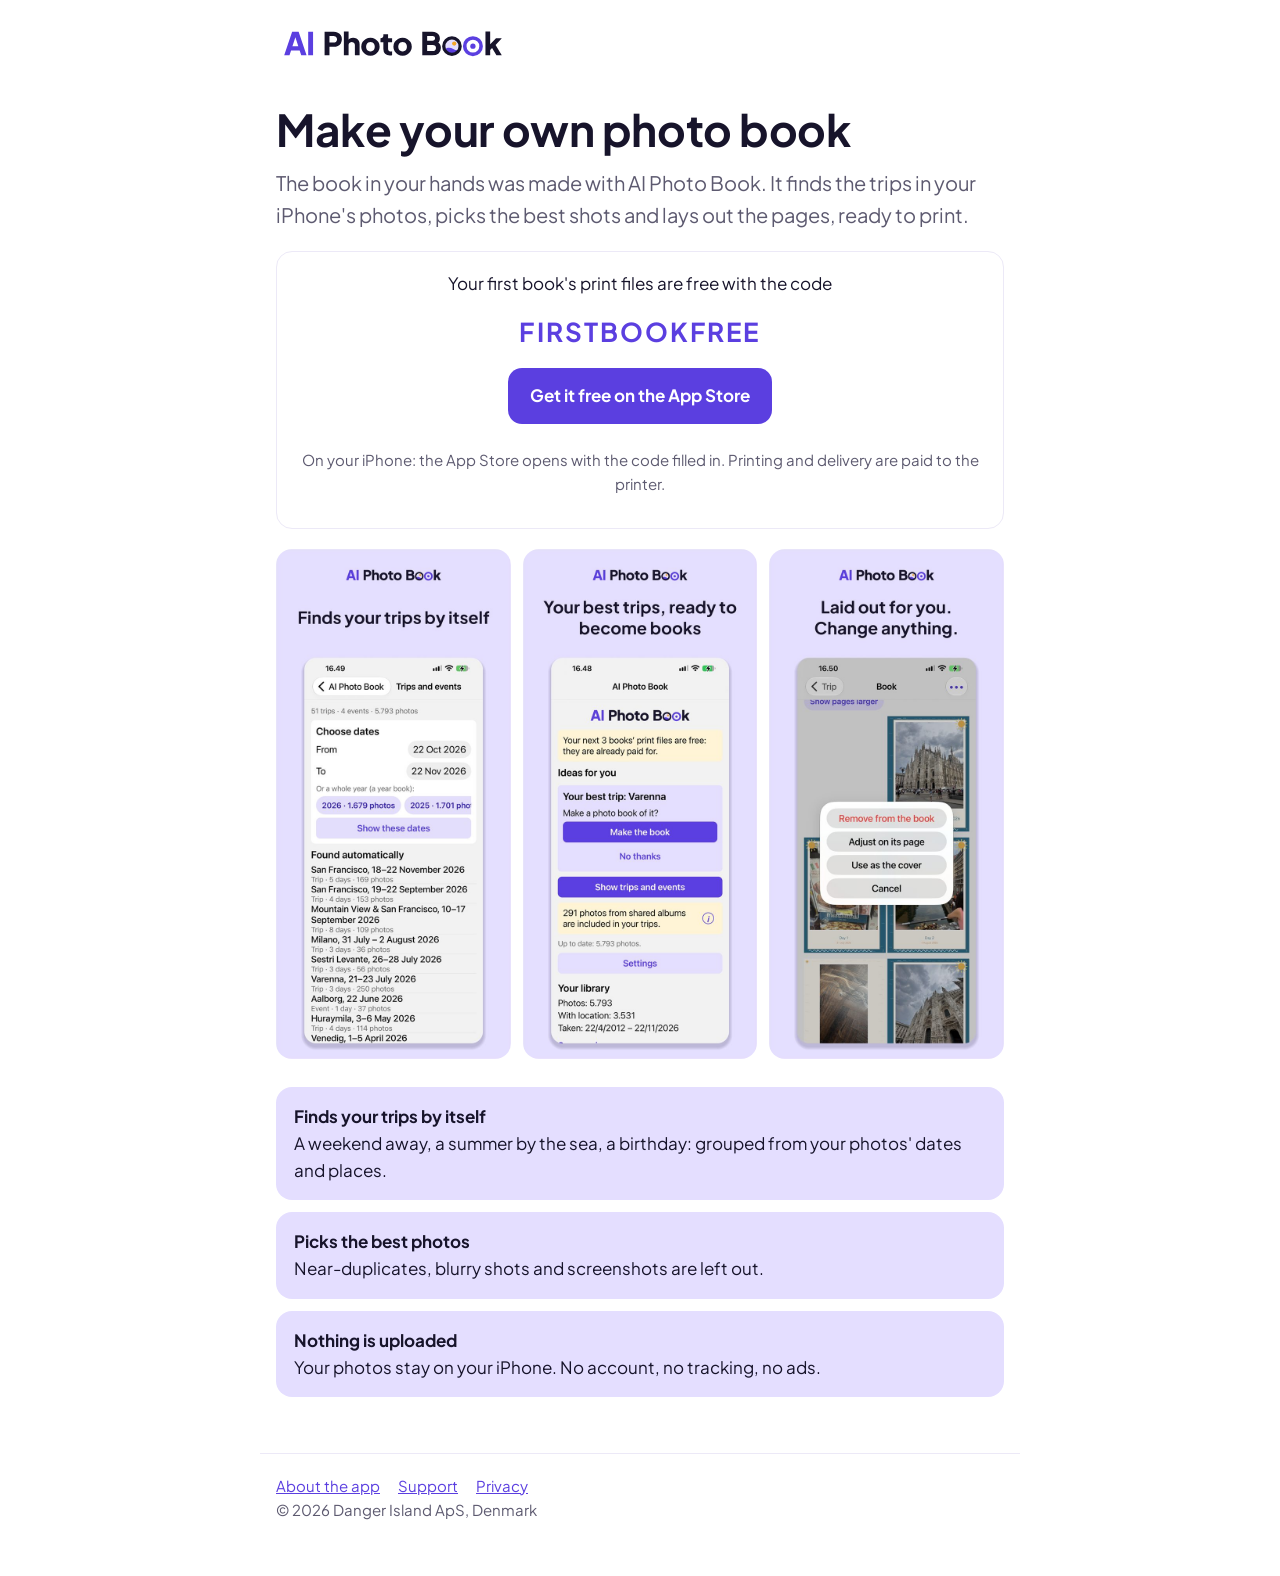
==== gift/index.html @ fc0fa1eb "Virality (decisions 94-96): flip-through page fixed, tell the people in the book, readable credits, " ====
<!doctype html>
<html lang="en">
<head>
<meta charset="utf-8">
<meta name="viewport" content="width=device-width, initial-scale=1">
<title>A photo book for you: AI Photo Book</title>
<meta name="description" content="Someone gave you a photo book. Make your own: AI Photo Book finds the trips in your iPhone's photos and lays out a book ready to print.">
<meta name="apple-itunes-app" content="app-id=6833502306">
<meta property="og:title" content="Make your own photo book">
<meta property="og:description" content="AI Photo Book finds the trips in your iPhone's photos and lays out a book ready to print.">
<meta property="og:image" content="https://photo-book.ai/assets/og.png">
<meta name="twitter:card" content="summary_large_image">
<link rel="icon" href="/assets/favicon.svg" type="image/svg+xml">
<link rel="apple-touch-icon" href="/assets/apple-touch-icon-180.png">
<link rel="stylesheet" href="/assets/style.css">
</head>
<body>
<!-- The page the QR code on a book's back cover opens (decision 96, virality review 2026-11-23). The code comes in the
     address (?code=…); nothing is stored or sent. -->
<header><a href="/"><img src="/assets/logo-horizontal-color.svg" alt="AI Photo Book"></a></header>
<main>
  <h1>Make your own photo book</h1>
  <p class="lead">The book in your hands was made with AI Photo Book. It finds the trips in your iPhone's photos, picks the best shots and lays out the pages, ready to print.</p>

  <div class="box gift">
    <p>Your first book's print files are free with the code</p>
    <p class="code" id="code">FIRSTBOOKFREE</p>
    <a class="badge" id="redeem" href="https://apps.apple.com/redeem?ctx=offercodes&amp;id=6833502306&amp;code=FIRSTBOOKFREE">Get it free on the App Store</a>
    <p class="note">On your iPhone: the App Store opens with the code filled in. Printing and delivery are paid to the printer.</p>
  </div>

  <div class="shots">
    <img src="/assets/shots/01.jpg" width="600" height="1304" alt="The trips the app found in the photos, each with its dates and number of photos">
    <img src="/assets/shots/02.jpg" width="600" height="1304" alt="Home: the best trip, ready to become a book">
    <img src="/assets/shots/03.jpg" width="600" height="1304" alt="A laid-out book of Milano, with a menu to change a photo">
  </div>

  <ul class="points">
    <li><strong>Finds your trips by itself</strong>A weekend away, a summer by the sea, a birthday: grouped from your photos' dates and places.</li>
    <li><strong>Picks the best photos</strong>Near-duplicates, blurry shots and screenshots are left out.</li>
    <li><strong>Nothing is uploaded</strong>Your photos stay on your iPhone. No account, no tracking, no ads.</li>
  </ul>
</main>
<footer>
  <nav><a href="/">About the app</a><a href="/support/">Support</a><a href="/privacy/">Privacy</a></nav>
  <p>© 2026 Danger Island ApS, Denmark</p>
</footer>
<script>
  // The code from the QR (?code=…), letters, digits and dashes only; else the shared code printed on every book.
  const given = new URLSearchParams(location.search).get('code');
  if (given && /^[A-Za-z0-9-]{1,64}$/.test(given)) {
    document.getElementById('code').textContent = given;
    document.getElementById('redeem').href = 'https://apps.apple.com/redeem?ctx=offercodes&id=6833502306&code=' + encodeURIComponent(given);
  }
</script>
</body>
</html>
---- assets/style.css ----
/* photo-book.ai: brand colours and type (assets/brand/README.md). Fonts are served from this site, not Google. */
@font-face { font-family: 'Plus Jakarta Sans'; src: url('PlusJakartaSans-Regular.ttf') format('truetype'); font-weight: 400; font-display: swap; }
@font-face { font-family: 'Plus Jakarta Sans'; src: url('PlusJakartaSans-Bold.ttf') format('truetype'); font-weight: 700 800; font-display: swap; }

:root {
  --violet: #5B3FE0;
  --ink: #17142B;
  --amber: #F4A62A;
  --lavender: #E4DEFF;
  --muted: #5d5a70;
  --bg: #FFFFFF;
  --line: #ECE9F7;
}

* { box-sizing: border-box; }
html { -webkit-text-size-adjust: 100%; }
body {
  margin: 0;
  background: var(--bg);
  color: var(--ink);
  font: 400 17px/1.6 'Plus Jakarta Sans', -apple-system, BlinkMacSystemFont, 'Segoe UI', sans-serif;
}
a { color: var(--violet); }
header, main, footer { max-width: 760px; margin: 0 auto; padding: 0 16px; }
header { padding-top: 24px; padding-bottom: 8px; }
header img { height: 40px; width: auto; display: block; }
h1 { font-weight: 800; font-size: clamp(30px, 6vw, 44px); line-height: 1.15; margin: 32px 0 12px; letter-spacing: -0.01em; }
h2 { font-weight: 800; font-size: 22px; line-height: 1.3; margin: 36px 0 8px; }
h3 { font-weight: 700; font-size: 18px; margin: 24px 0 4px; }
p, ul { margin: 0 0 14px; }
ul { padding-left: 22px; }
li { margin-bottom: 6px; }
.lead { font-size: 20px; color: var(--muted); max-width: 36em; }
.updated { color: var(--muted); font-size: 15px; }
.who { color: var(--muted); font-size: 15px; margin-top: -4px; }

.points { list-style: none; padding: 0; display: grid; gap: 12px; margin: 28px 0; }
.points li { background: var(--lavender); border-radius: 16px; padding: 16px 18px; margin: 0; }
.points strong { display: block; font-weight: 700; }

.badge {
  display: inline-block; background: var(--violet); color: #fff; text-decoration: none;
  font-weight: 700; padding: 14px 22px; border-radius: 14px; min-height: 44px; margin: 8px 0 24px;
}
.badge.soon { background: var(--ink); }

.box { border: 1px solid var(--line); border-radius: 16px; padding: 4px 18px 6px; margin: 20px 0; }

footer { border-top: 1px solid var(--line); margin-top: 56px; padding-top: 20px; padding-bottom: 40px; color: var(--muted); font-size: 15px; }
footer nav a { margin-right: 18px; }

/* Book pictures and the gift page (decision 96). */
.badge.secondary { background: var(--lavender); color: var(--violet); margin-left: 8px; }
.shots { display: grid; grid-template-columns: repeat(3, 1fr); gap: 12px; margin: 8px 0 28px; }
.shots img { width: 100%; height: auto; border-radius: 16px; display: block; }
@media (max-width: 520px) { .shots { grid-template-columns: 1fr 1fr; } .shots img:nth-child(3) { display: none; } }
.gift { text-align: center; padding: 18px; }
.gift .code { font-weight: 800; font-size: 26px; letter-spacing: 0.08em; color: var(--violet); margin: 4px 0 8px; }
.gift .note { color: var(--muted); font-size: 15px; }
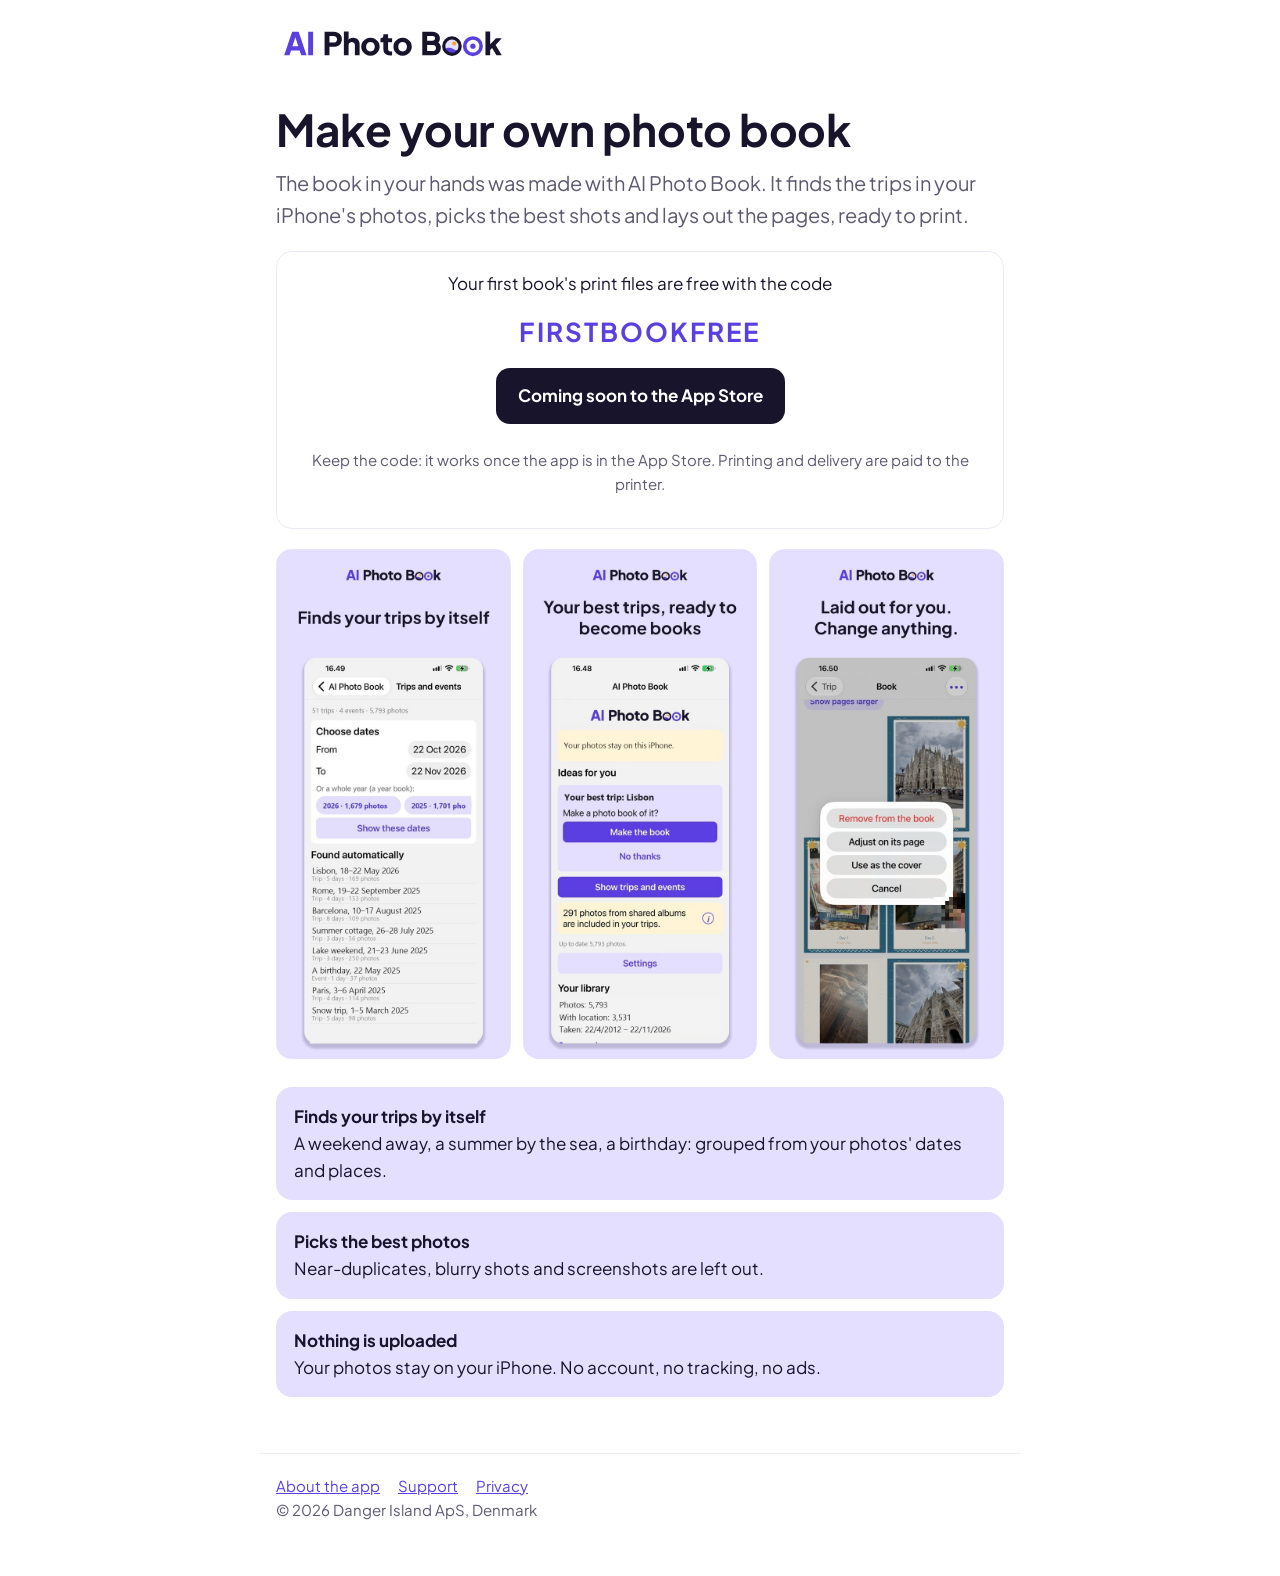
==== commit 7acca3a3: "Website: pictures with made-up trips and the person pixelated (decision 97); gift page says Coming s" ====
--- a/gift/index.html
+++ b/gift/index.html
@@ -25,8 +25,12 @@
   <div class="box gift">
     <p>Your first book's print files are free with the code</p>
     <p class="code" id="code">FIRSTBOOKFREE</p>
-    <a class="badge" id="redeem" href="https://apps.apple.com/redeem?ctx=offercodes&amp;id=6833502306&amp;code=FIRSTBOOKFREE">Get it free on the App Store</a>
-    <p class="note">On your iPhone: the App Store opens with the code filled in. Printing and delivery are paid to the printer.</p>
+    <!-- Until launch (decision 98): "Coming soon". On launch day, once FIRSTBOOKFREE exists in App Store Connect, remove
+         the "soon" lines and un-comment the redeem button (docs/launch-plan.md, launch-day checklist). -->
+    <span class="badge soon">Coming soon to the App Store</span>
+    <p class="note">Keep the code: it works once the app is in the App Store. Printing and delivery are paid to the printer.</p>
+    <!-- <a class="badge" id="redeem" href="https://apps.apple.com/redeem?ctx=offercodes&amp;id=6833502306&amp;code=FIRSTBOOKFREE">Redeem the code in the App Store</a>
+    <p class="note">On your iPhone: the App Store opens with the code filled in. Printing and delivery are paid to the printer.</p> -->
   </div>
 
   <div class="shots">
@@ -50,7 +54,8 @@
   const given = new URLSearchParams(location.search).get('code');
   if (given && /^[A-Za-z0-9-]{1,64}$/.test(given)) {
     document.getElementById('code').textContent = given;
-    document.getElementById('redeem').href = 'https://apps.apple.com/redeem?ctx=offercodes&id=6833502306&code=' + encodeURIComponent(given);
+    const redeem = document.getElementById('redeem');
+    if (redeem) redeem.href = 'https://apps.apple.com/redeem?ctx=offercodes&id=6833502306&code=' + encodeURIComponent(given);
   }
 </script>
 </body>
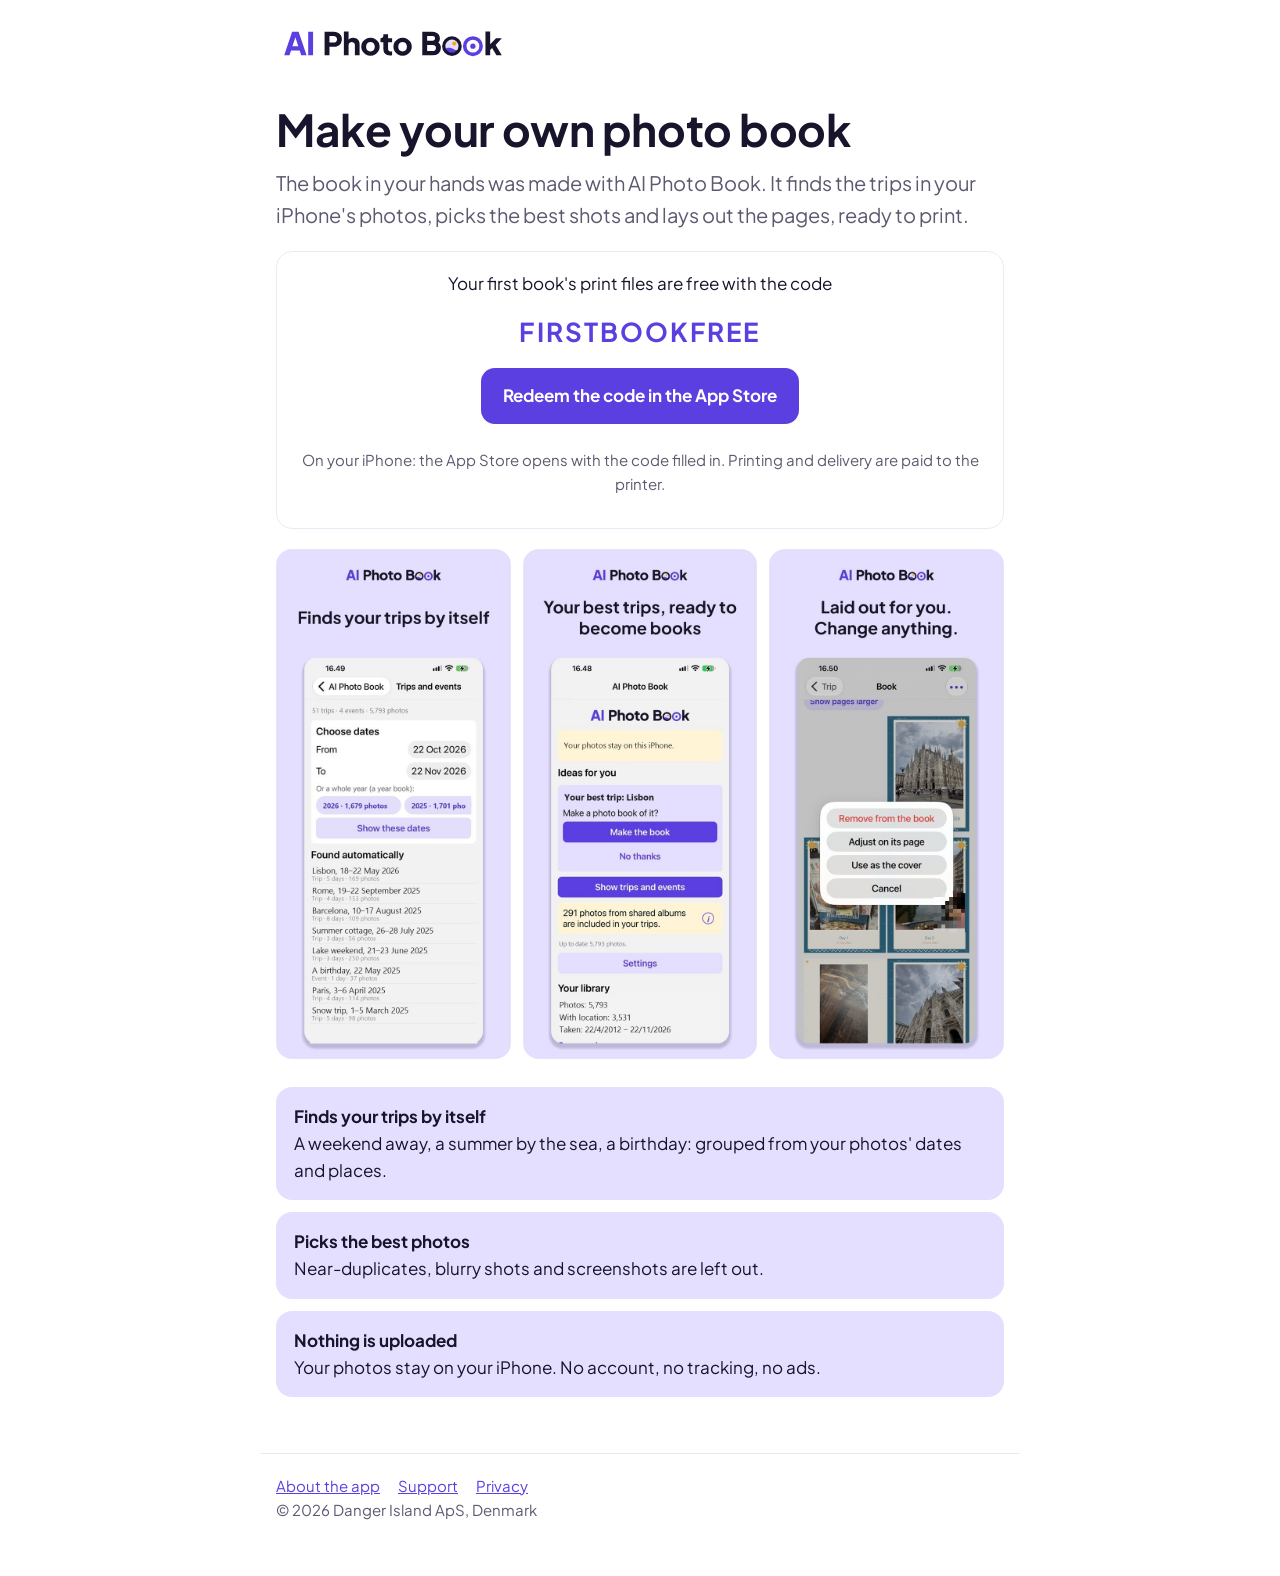
==== commit 0b80eb9f: "Launch day: the App Store button on the website and the redeem button on the gift page (merge on rel" ====
--- a/gift/index.html
+++ b/gift/index.html
@@ -25,12 +25,8 @@
   <div class="box gift">
     <p>Your first book's print files are free with the code</p>
     <p class="code" id="code">FIRSTBOOKFREE</p>
-    <!-- Until launch (decision 98): "Coming soon". On launch day, once FIRSTBOOKFREE exists in App Store Connect, remove
-         the "soon" lines and un-comment the redeem button (docs/launch-plan.md, launch-day checklist). -->
-    <span class="badge soon">Coming soon to the App Store</span>
-    <p class="note">Keep the code: it works once the app is in the App Store. Printing and delivery are paid to the printer.</p>
-    <!-- <a class="badge" id="redeem" href="https://apps.apple.com/redeem?ctx=offercodes&amp;id=6833502306&amp;code=FIRSTBOOKFREE">Redeem the code in the App Store</a>
-    <p class="note">On your iPhone: the App Store opens with the code filled in. Printing and delivery are paid to the printer.</p> -->
+    <a class="badge" id="redeem" href="https://apps.apple.com/redeem?ctx=offercodes&amp;id=6833502306&amp;code=FIRSTBOOKFREE">Redeem the code in the App Store</a>
+    <p class="note">On your iPhone: the App Store opens with the code filled in. Printing and delivery are paid to the printer.</p>
   </div>
 
   <div class="shots">
